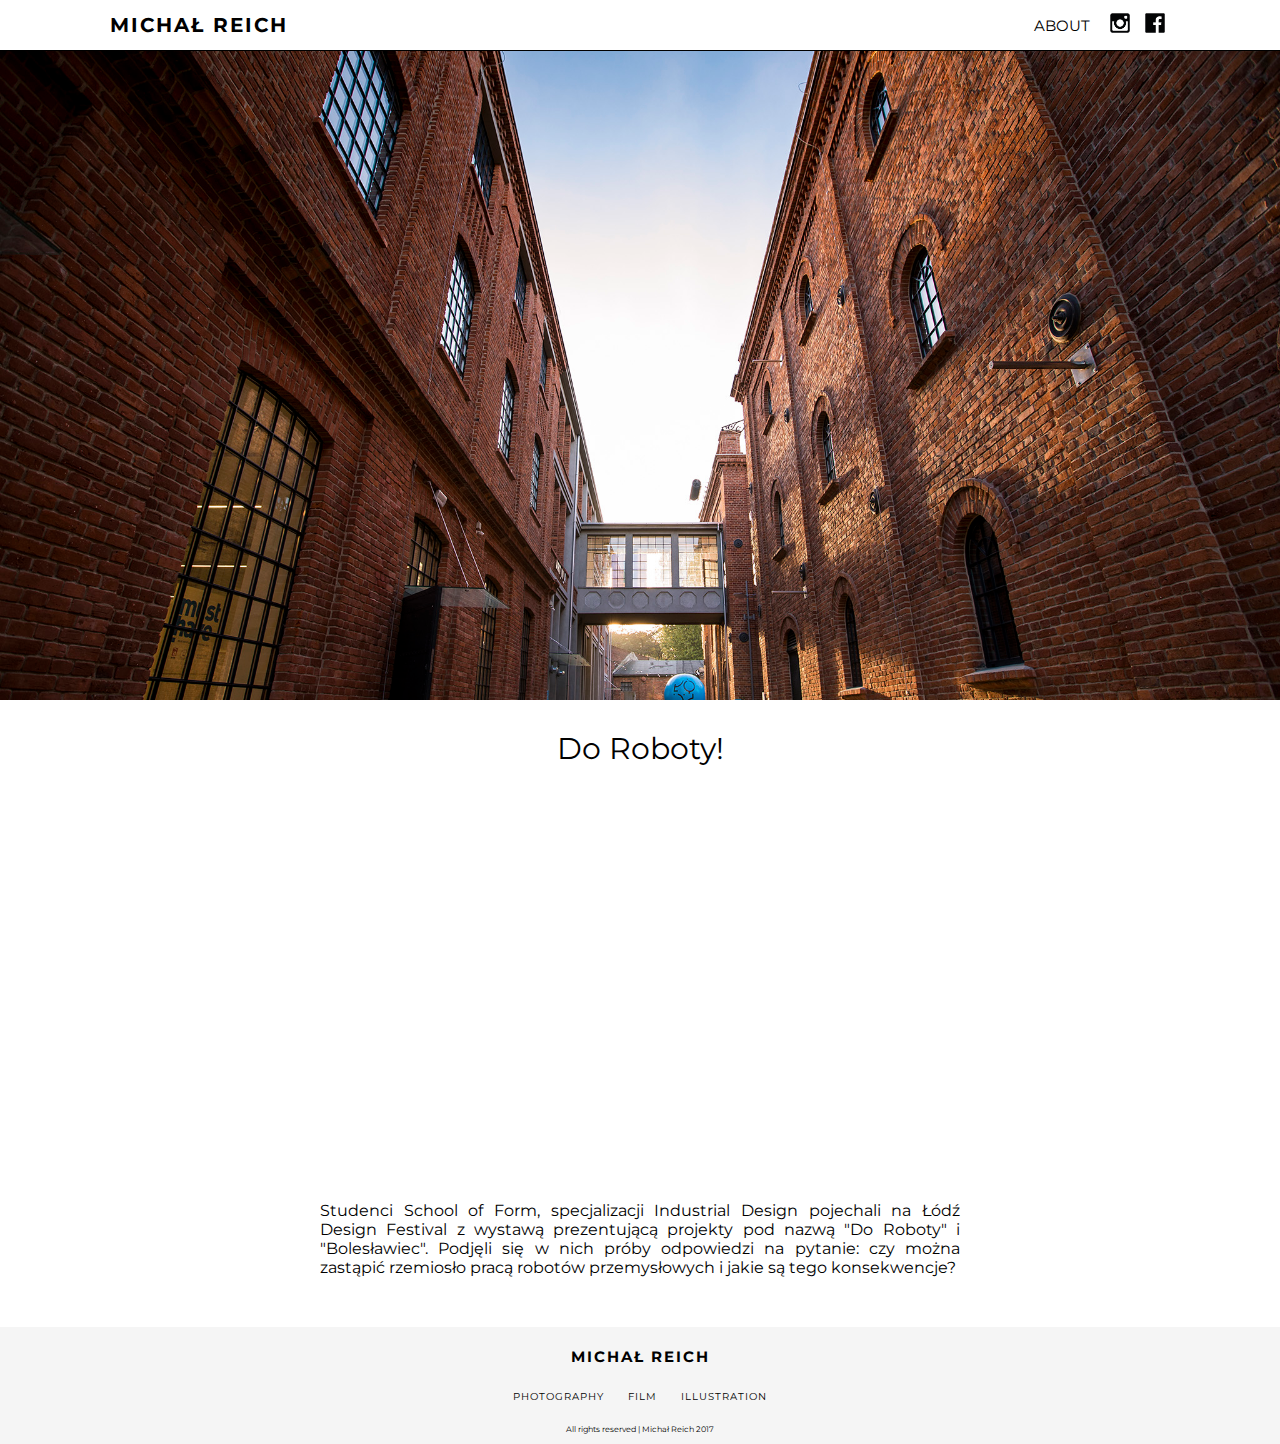
==== projekt1/index.html @ ef4fb387 "działający projekt" ====
<!DOCTYPE html>
<html>

<head>
    <title>Michał Reich | Do Roboty!</title>
    <meta charset="utf8" />
    <link href="https://fonts.googleapis.com/css?family=Montserrat" rel="stylesheet">
    <link rel="stylesheet" href="style.css" />
  
</head>

<body>
  <header>
     <!-- nagłowek -->
      <nav>
           <a href="/html/index.html" class="logo">
                 Michał Reich 
            </a>
            <ul>
            
             <li> <a href="/html/about.html" class="about">
            About
            </a> </li>
        
                <li><a href="https://www.instagram.com/michealllo/"><img src="icon/instagram-logo.png"/></a></li>
                <li><a href="https://www.facebook.com/Michal0Reich"><img src="icon/facebook.png"/></a></li>
            </ul>
        
      </nav>
      
  </header>
  
  <div class="grafika">
      <!-- tutaj wstawic grafike -->
  </div>
 
    <div class="opis_kontener">
       
        <p class="tytul_projektu">
        Do Roboty!
        </p>
        
        <div class="video_kontener">
         <iframe width="640" height="360" src="https://www.youtube.com/embed/hD0p-N-LH4g?rel=0" frameborder="0" allowfullscreen></iframe>
        </div>
         
         <p class="opis_projektu">
             Studenci School of Form, specjalizacji Industrial Design pojechali na Łódź Design Festival z wystawą prezentującą projekty pod nazwą "Do Roboty" i "Bolesławiec". Podjęli się w nich próby odpowiedzi na pytanie: czy można zastąpić rzemiosło pracą robotów przemysłowych i jakie są tego konsekwencje?


         </p>
         
     </div>
   
<footer>
    <p class="footer-title"> Michał Reich </p>
    <div class="art-titles">
        <p class="art-title">Photography</p>
         <p class="art-title">Film</p>
        <p class="art-title">Illustration</p>
    </div>
    <p class="copyrights"> All rights reserved | Michał Reich 2017</p>
</footer>

</body>
---- projekt1/style.css ----
body {
    margin: 0;
    padding: 0;   
}

p,a{
    font-family: Montserrat;    
}

a{
    color: #000;
    text-decoration: none;
}

header{
    width: 100%;
    height: 50px;
    margin: 0;
    padding: 0;
    position: fixed;
    top: 0;
    border-bottom: 1px solid #000;
    background: #fff;
}
nav{
    max-width: 1080px;
    background: #fff;
    margin: auto;
    height: 100%;
    display: flex;
    justify-content: space-between;
    align-items: center;
}

ul{
    display: inline-block;
    text-align: right;
    display: flex;
    align-items: center;
}

ul img{
    height: 20px;
    margin-right: 15px;
}

li{
    display: inline-block;
}
.logo {
    text-transform: uppercase;
    letter-spacing: 2px;
    font-size: 20px;
    font-weight: bold;
    padding-left: 10px;
    
}
.about{
    text-transform: uppercase;
    font-size: 15px;
    margin-right: 20px
    
}
.grafika{
    width: 100%;
    height: 700px;
    background: #e1e1e1 url("icon/IMG_PARALAXA.jpg") center center/cover fixed ;
    
}

.tytul_projektu{
    text-align: center;
    font-size: 30px;
    font-family: ;
}

.opis_kontener {
    max-width: 1080px;
    margin: auto;
}

.video_kontener {
    text-align:center;
    max-width: 640px;
    margin: 0 auto;
    padding: 10px;
    
}
iframe {

    max-width: 100%;
}

.opis_projektu{
    max-width: 640px;
    margin: auto;
    text-align: justify;
    padding: 20px 10px 50px;
}

footer{
    height: auto;
    width: 100%;
    background: #f5f5f5;
}


footer p{
    text-align: center;
    margin: 0;
}

.footer-title{
    font-size: 15px;
    text-transform: uppercase;
    letter-spacing: 2px;
    padding: 20px 0 10px;
    font-weight: bold;
}

.art-titles{
    text-align: center;
    padding: 10px 0;
}

.art-title{
    display: inline-block;
    text-align: center;
    text-transform: uppercase;
    font-size: 10px;
    letter-spacing: 1px;
    padding: 0 10px;
}

.copyrights{
    font-size: 8px;
    padding: 10px;
}
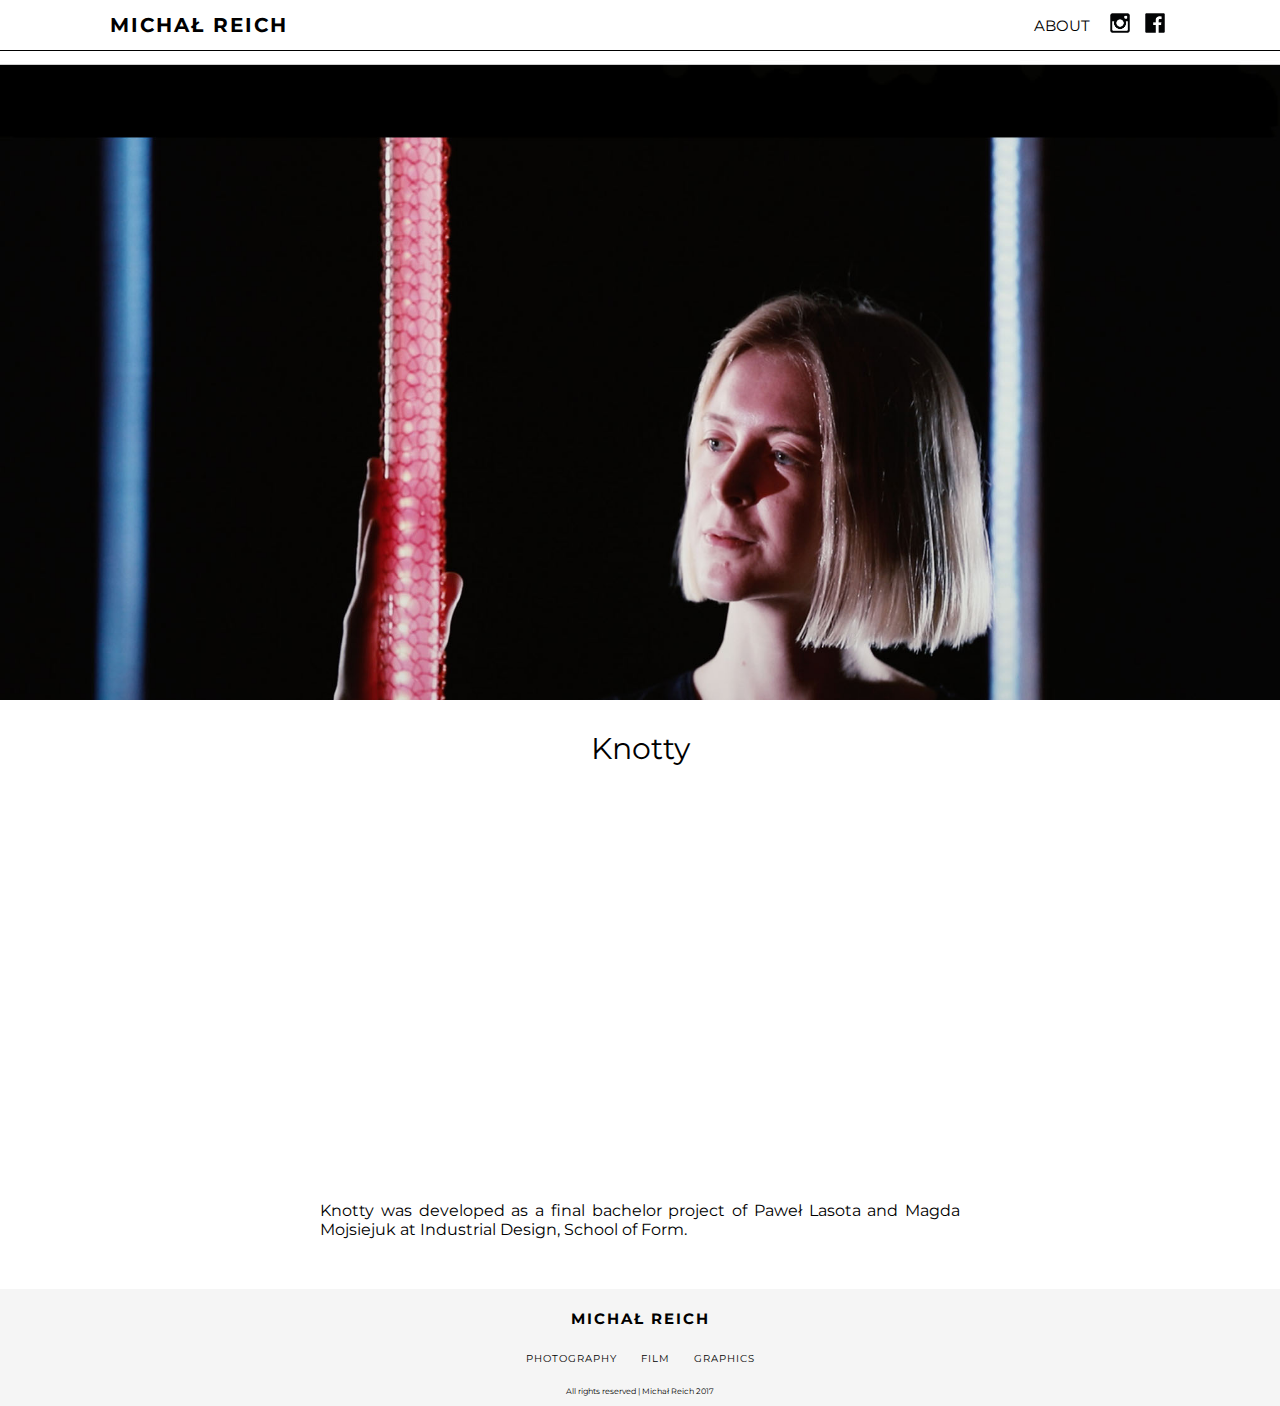
==== commit 894ae9a4: "OBY OSTATNIE!!" ====
--- a/projekt1/index.html
+++ b/projekt1/index.html
@@ -2,7 +2,7 @@
 <html>
 
 <head>
-    <title>Michał Reich | Do Roboty!</title>
+    <title>Michał Reich | Knotty </title>
     <meta charset="utf8" />
     <link href="https://fonts.googleapis.com/css?family=Montserrat" rel="stylesheet">
     <link rel="stylesheet" href="style.css" />
@@ -13,14 +13,12 @@
   <header>
      <!-- nagłowek -->
       <nav>
-           <a href="/html/index.html" class="logo">
+          <a href="../index.html" class="logo">
                  Michał Reich 
             </a>
             <ul>
             
-             <li> <a href="/html/about.html" class="about">
-            About
-            </a> </li>
+             <li> <a href="../about/index.html" class="about">About</a></li>
         
                 <li><a href="https://www.instagram.com/michealllo/"><img src="icon/instagram-logo.png"/></a></li>
                 <li><a href="https://www.facebook.com/Michal0Reich"><img src="icon/facebook.png"/></a></li>
@@ -37,15 +35,16 @@
     <div class="opis_kontener">
        
         <p class="tytul_projektu">
-        Do Roboty!
+        Knotty
         </p>
         
         <div class="video_kontener">
-         <iframe width="640" height="360" src="https://www.youtube.com/embed/hD0p-N-LH4g?rel=0" frameborder="0" allowfullscreen></iframe>
+         <iframe width="640" height="360" src="https://www.youtube.com/embed/z8ILvdeDmOA?rel=0" frameborder="0" allowfullscreen></iframe>
         </div>
          
+         
          <p class="opis_projektu">
-             Studenci School of Form, specjalizacji Industrial Design pojechali na Łódź Design Festival z wystawą prezentującą projekty pod nazwą "Do Roboty" i "Bolesławiec". Podjęli się w nich próby odpowiedzi na pytanie: czy można zastąpić rzemiosło pracą robotów przemysłowych i jakie są tego konsekwencje?
+             Knotty was developed as a final bachelor project of Paweł Lasota and Magda Mojsiejuk at Industrial Design, School of Form.
 
 
          </p>
@@ -57,7 +56,7 @@
     <div class="art-titles">
         <p class="art-title">Photography</p>
          <p class="art-title">Film</p>
-        <p class="art-title">Illustration</p>
+        <p class="art-title">Graphics</p>
     </div>
     <p class="copyrights"> All rights reserved | Michał Reich 2017</p>
 </footer>
